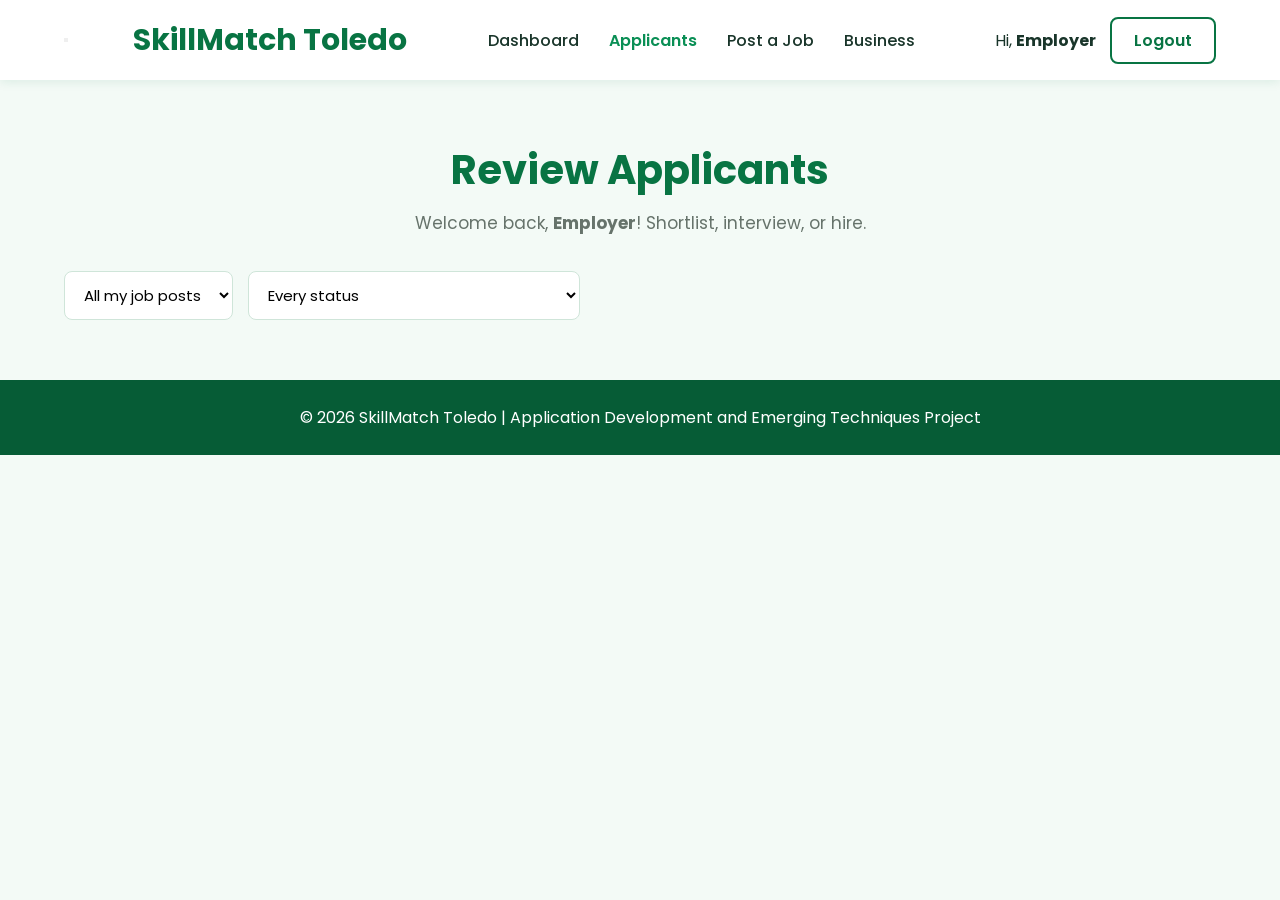
==== applicants.html @ bf3f078e "Updates" ====
<!DOCTYPE html>
<html lang="en">
    <head>
        <meta charset="UTF-8">
        <meta name="viewport" content="width=device-width, initial-scale=1.0">
        <title>Applicants | SkillMatch Toledo</title>

        <link rel="stylesheet" href="css/style.css">
    </head>
    <body>

        <header>
            <nav>
                <button type="button" class="menu-toggle" id="menuToggle" aria-label="Toggle navigation" aria-expanded="false">
                    <span></span><span></span><span></span>
                </button>

                <div class="logo">
                    <h2>SkillMatch Toledo</h2>
                </div>

                <ul id="navLinks">
                    
                    <li><a href="dashboard.html">Dashboard</a></li>
                    <li><a href="applicants.html" class="active">Applicants</a></li>
                    <li><a href="employer-post.html">Post a Job</a></li>
                    <li><a href="profile.html">Business</a></li>
                </ul>

                <div class="buttons">
                    <span class="nav-user">Hi, <strong id="navName">Employer</strong></span>
                    <a href="#" id="logoutBtn" class="login">Logout</a>
                </div>
            </nav>
        </header>

        <section class="dashboard">

            <div class="dashboard-head">
                <h1>Review Applicants</h1>
                <p>Welcome back, <strong id="userName">Employer</strong>! Shortlist, interview, or hire.</p>
            </div>

            <div class="dashboard-filters">
                <select id="jobFilter">
                    <option value="all">All my job posts</option>
                </select>
                <select id="statusFilter">
                    <option value="all">Every status</option>
                    <option value="open">Still open (not rejected or withdrawn)</option>
                    <option value="Applied">Applied</option>
                    <option value="Shortlisted">Shortlisted</option>
                    <option value="Interview">Interview</option>
                    <option value="Hired">Hired</option>
                    <option value="Rejected">Rejected</option>
                </select>
            </div>

            <div id="applicantList" class="applicant-list"></div>

        </section>

        <footer>
            <p>&copy; <span data-year>2026</span> SkillMatch Toledo | Application Development and Emerging Techniques Project</p>
        </footer>

        <script src="js/utils.js"></script>
        <script src="js/store.js"></script>
        <script src="js/applicants.js"></script>

    </body>
</html>
---- css/style.css ----
/* Google Font */
@import url('https://fonts.googleapis.com/css2?family=Poppins:wght@300;400;500;600;700&display=swap'); 
 
/* Reset */ 
*{ 
    margin:0; 
    padding:0; 
    box-sizing:border-box; 
    font-family:'Poppins',sans-serif; 
} 
 
html{ 
    scroll-behavior:smooth; 
} 
 
body{ 
    background:#F3FAF6; 
    color:#19352A; 
} 
 
/* ================= NAVBAR ================= */ 
 
header{ 
    width:100%; 
    background:#FFFFFF; 
    box-shadow:0 2px 10px rgba(8,116,67,.10); 
    position:sticky; 
    top:0; 
    z-index:1000; 
} 
 
nav{ 
    width:90%; 
    margin:auto; 
    height:80px; 
    display:flex; 
    justify-content:space-between; 
    align-items:center; 
} 
 
.logo h2{ 
    color:#087443; 
    font-size:30px; 
} 
 
nav ul{ 
    display:flex; 
    list-style:none; 
} 
 
nav ul li{ 
    margin:0 15px; 
} 
 
nav ul li a{ 
    text-decoration:none; 
    color:#19352A; 
    font-weight:500; 
    transition:.3s; 
} 
 
nav ul li a:hover{ 
    color:#0A8F55; 
} 
 
.buttons a{ 
    text-decoration:none; 
    margin-left:10px; 
    padding:10px 22px; 
    border-radius:8px; 
    font-weight:600; 
} 
 
.login{ 
    color:#087443; 
    border:2px solid #087443; 
} 
 
.login:hover{ 
    background:#087443; 
    color:white; 
} 
 
.register{ 
    background:#087443; 
    color:white; 
} 
 
.register:hover{ 
    background:#065C36; 
} 
 
/* ================= HERO ================= */ 
 
.hero{ 
    width:90%; 
    margin:70px auto; 
    display:flex; 
    justify-content:space-between; 
    align-items:center; 
    gap:50px; 
} 
 
.hero-text{ 
    flex:1; 
} 
 
.hero-text h1{ 
    font-size:55px; 
    color:#087443; 
    margin-bottom:20px; 
} 
 
.hero-text p{ 
    font-size:18px; 
    line-height:1.8; 
    margin-bottom:30px; 
} 
 
.btn{ 
    display:inline-block; 
    text-decoration:none; 
    background:#0A8F55; 
    color:white; 
    padding:15px 35px; 
    border-radius:10px; 
    transition:.3s; 
} 
 
.btn:hover{ 
    background:#087443; 
} 
 
.hero-image{ 
    flex:1; 
} 
 
.hero-image img{ 
    width:100%; 
    border-radius:20px; 
    box-shadow:0 15px 40px rgba(8,116,67,.16); 
} 
 
/* ================= SECTIONS ================= */ 
 
.about, 
.features, 
.how, 
.contact{ 
    width:90%; 
    margin:80px auto; 
} 
 
.about h2, 
.features h2, 
.how h2, 
.contact h2{ 
    text-align:center; 
    color:#087443; 
    margin-bottom:25px; 
    font-size:35px; 
} 
 
.about p{ 
    max-width:900px; 
    margin:auto; 
    text-align:center; 
    line-height:1.8; 
    font-size:18px; 
} 
 
/* ================= FEATURES ================= */ 
 
.cards{ 
    display:grid; 
    grid-template-columns:repeat(auto-fit,minmax(250px,1fr)); 
    gap:25px; 
    margin-top:40px; 
} 
 
.card{ 
    background:#FFFFFF; 
    padding:30px; 
    border-radius:15px; 
    text-align:center; 
    box-shadow:0 5px 20px rgba(8,116,67,.09); 
    transition:.3s; 
} 
 
.card:hover{ 
    transform:translateY(-8px); 
    box-shadow:0 10px 25px rgba(8,116,67,.14); 
} 
 
.card h3{ 
    color:#0A8F55; 
    margin-bottom:15px; 
} 
 
/* ================= HOW ================= */ 
 
.steps{ 
    display:grid; 
    grid-template-columns:repeat(auto-fit,minmax(180px,1fr)); 
    gap:20px; 
    margin-top:40px; 
} 
 
.step{ 
    background:#FFFFFF; 
    text-align:center; 
    padding:30px; 
    border-radius:15px; 
    box-shadow:0 5px 15px rgba(8,116,67,.08); 
} 
 
.step h3{ 
    width:60px; 
    height:60px; 
    margin:auto; 
    margin-bottom:15px; 
    border-radius:50%; 
    background:#0A8F55; 
    color:white; 
    display:flex; 
    justify-content:center; 
    align-items:center; 
    font-size:25px; 
} 
 
/* ================= CONTACT ================= */ 
 
.contact{ 
    text-align:center; 
} 
 
.contact p{ 
    margin:10px 0; 
    font-size:18px; 
} 
 
/* ================= FOOTER ================= */ 
 
footer{ 
    background:#065C36; 
    color:white; 
    text-align:center; 
    padding:25px; 
    margin-top:60px; 
} 
 
/* ================= MOBILE ================= */ 
 
@media(max-width:900px){ 
 
nav{ 
    flex-direction:column; 
    height:auto; 
    padding:20px 0; 
} 
 
nav ul{ 
    margin:20px 0; 
} 
 
.hero{ 
    flex-direction:column; 
    text-align:center; 
} 
 
.hero-text h1{ 
    font-size:40px; 
} 
 
.buttons{ 
    margin-bottom:15px; 
} 
 
} 
 
/* ================= SHARED AUTHENTICATION STYLES ================= */ 
 
.login-container, 
.register-container{ 
    width:100%; 
    min-height:100vh; 
    display:flex; 
    justify-content:center; 
    align-items:center; 
    background:linear-gradient(135deg,#065C36,#0A8F55,#19A463); 
    padding:20px; 
} 
 
.login-box, 
.register-box{ 
    width:100%; 
    max-width:420px; 
    background:#FFFFFF; 
    padding:35px 40px; 
    border-radius:15px; 
    box-shadow:0 15px 35px rgba(8,116,67,.22); 
} 
 
.login-box h1, 
.register-box h1{ 
    text-align:center; 
    color:#087443; 
    margin-bottom:8px; 
} 
 
.login-box p, 
.register-box p{ 
    text-align:center; 
    color:#66736B; 
    margin-bottom:20px; 
} 
 
.input-box{ 
    margin-bottom:15px; 
} 
 
.input-box label{ 
    display:block; 
    margin-bottom:6px; 
    font-weight:500; 
} 
 
.input-box input{
    width:100%;
    padding:10px 12px;
    border:1px solid #CFE5D9;
    border-radius:8px;
    font-size:15px;
}

.role-options{
    display:flex;
    gap:12px;
}

.role-option{
    flex:1;
    display:flex;
    align-items:center;
    justify-content:center;
    gap:8px;
    padding:12px;
    border:1px solid #CFE5D9;
    border-radius:8px;
    cursor:pointer;
    font-weight:500;
    font-size:14px;
    transition:.3s;
    margin-bottom:0;
}

.role-option input{
    width:auto;
    accent-color:#0A8F55;
}

.role-option:has(input:checked){
    border-color:#0A8F55;
    background:#E8F6EF;
    color:#087443;
}
 
.input-box input:focus{ 
    border-color:#0A8F55; 
    outline:none; 
} 
 
.remember{ 
    display:flex; 
    justify-content:space-between; 
    align-items:center; 
    margin:15px 0 20px; 
    font-size:14px; 
} 
 
.remember label{ 
    display:flex; 
    align-items:center; 
    gap:8px; 
    cursor:pointer; 
} 
 
.remember a{ 
    color:#0A8F55; 
    text-decoration:none; 
} 
 
.login-btn, 
.register-btn{ 
    width:100%; 
    padding:14px; 
    background:#0A8F55; 
    color:white; 
    border:none; 
    border-radius:8px; 
    font-size:16px; 
    cursor:pointer; 
    transition:.3s; 
} 
 
.login-btn:hover, 
.register-btn:hover{ 
    background:#087443; 
} 
 
.register-link, 
.login-link{ 
    margin-top:20px; 
    text-align:center; 
} 
 
.register-link a, 
.login-link a, 
.back-home{ 
    color:#0A8F55; 
    text-decoration:none; 
    font-weight:600; 
} 
 
.back-home{ 
    display:block; 
    text-align:center; 
    margin-top:20px; 
} 
 
/* ================= DASHBOARD ================= */ 
 
nav ul li a.active{ 
    color:#0A8F55; 
    font-weight:600; 
} 
 
.dashboard{ 
    width:90%; 
    margin:60px auto; 
} 
 
.dashboard-head{ 
    text-align:center; 
    margin-bottom:35px; 
} 
 
.dashboard-head h1{ 
    color:#087443; 
    font-size:40px; 
    margin-bottom:10px; 
} 
 
.dashboard-head p{ 
    font-size:17px; 
    color:#66736B; 
} 
 
.dashboard-filters{
    display:flex;
    gap:15px;
    margin-bottom:20px;
}

/* ================= STATS CARDS ================= */

.stats-grid{
    display:grid;
    grid-template-columns:repeat(auto-fit,minmax(220px,1fr));
    gap:20px;
    margin-bottom:40px;
}

.stat-card{
    background:#FFFFFF;
    padding:25px;
    border-radius:15px;
    text-align:center;
    box-shadow:0 5px 20px rgba(8,116,67,.09);
}

.stat-card h3{
    color:#087443;
    font-size:38px;
}

.stat-card p{
    color:#66736B;
    margin-top:5px;
}

.stat-applicants{
    margin-top:auto;
    padding-top:12px;
    color:#66736B;
    font-size:14px;
    font-weight:600;
}
 
.dashboard-filters input{ 
    flex:1; 
    padding:12px 15px; 
    border:1px solid #CFE5D9; 
    border-radius:8px; 
    font-size:15px; 
} 
 
.dashboard-filters input:focus{ 
    border-color:#0A8F55; 
    outline:none; 
} 
 
.dashboard-filters select{ 
    padding:12px 15px; 
    border:1px solid #CFE5D9; 
    border-radius:8px; 
    font-size:15px; 
    background:#FFFFFF; 
    cursor:pointer; 
} 
 
.post-box select{ 
    width:100%; 
    padding:10px 12px; 
    border:1px solid #CFE5D9; 
    border-radius:8px; 
    font-size:15px; 
    background:#FFFFFF; 
} 
 
.job-count p{ 
    color:#66736B; 
    margin-bottom:20px; 
} 
 
/* ================= JOB CARDS ================= */ 
 
.job-grid{ 
    display:grid; 
    grid-template-columns:repeat(auto-fit,minmax(280px,1fr)); 
    gap:25px; 
} 
 
.job-card{ 
    background:#FFFFFF; 
    padding:25px; 
    border-radius:15px; 
    box-shadow:0 5px 20px rgba(8,116,67,.09); 
    transition:.3s; 
    display:flex; 
    flex-direction:column; 
} 
 
.job-card:hover{ 
    transform:translateY(-6px); 
    box-shadow:0 10px 25px rgba(8,116,67,.14); 
} 
 
.job-card-top{ 
    display:flex; 
    justify-content:space-between; 
    align-items:flex-start; 
    gap:10px; 
} 
 
.job-card-top h3{ 
    color:#087443; 
    font-size:20px; 
} 
 
.job-posted{ 
    font-size:12px; 
    color:#8A9991; 
    white-space:nowrap; 
} 
 
.job-company{ 
    color:#66736B; 
    margin:8px 0 4px; 
    font-size:14px; 
} 
 
.job-salary{ 
    font-weight:600; 
    color:#087443; 
    margin-bottom:12px; 
} 
 
.job-skills{ 
    display:flex; 
    flex-wrap:wrap; 
    gap:8px; 
    margin-bottom:18px; 
} 
 
.skill-tag{ 
    background:#E8F6EF; 
    color:#087443; 
    font-size:12px; 
    font-weight:500; 
    padding:5px 10px; 
    border-radius:20px; 
} 
 
.apply-btn, 
.delete-btn{ 
    margin-top:auto; 
    padding:11px; 
    border:none; 
    border-radius:8px; 
    font-size:15px; 
    font-weight:600; 
    cursor:pointer; 
    transition:.3s; 
} 
 
.apply-btn{ 
    background:#0A8F55; 
    color:white; 
} 
 
.apply-btn:hover{ 
    background:#087443; 
} 
 
.apply-btn:disabled{ 
    background:#BFD8CA; 
    cursor:not-allowed; 
} 
 
.delete-btn{ 
    background:#EEF6F1; 
    color:#5E7166; 
} 
 
.delete-btn:hover{ 
    background:#4D6257; 
    color:white; 
} 
 
.empty{ 
    color:#7D8D84; 
    text-align:center; 
    padding:40px 0; 
} 
 
/* ================= POST A JOB ================= */ 
 
.post-layout{ 
    display:grid; 
    grid-template-columns:1fr 1fr; 
    gap:30px; 
    align-items:start; 
} 
 
.post-box{ 
    background:#FFFFFF; 
    padding:30px; 
    border-radius:15px; 
    box-shadow:0 5px 20px rgba(8,116,67,.09); 
} 
 
.post-box h2{ 
    color:#087443; 
    margin-bottom:20px; 
} 
 
.post-box .job-grid{ 
    grid-template-columns:1fr; 
    gap:15px; 
    margin-top:10px; 
} 
 
@media(max-width:900px){ 
    .dashboard-filters{ 
        flex-direction:column; 
    } 
 
    .post-layout{ 
        grid-template-columns:1fr; 
    } 
}
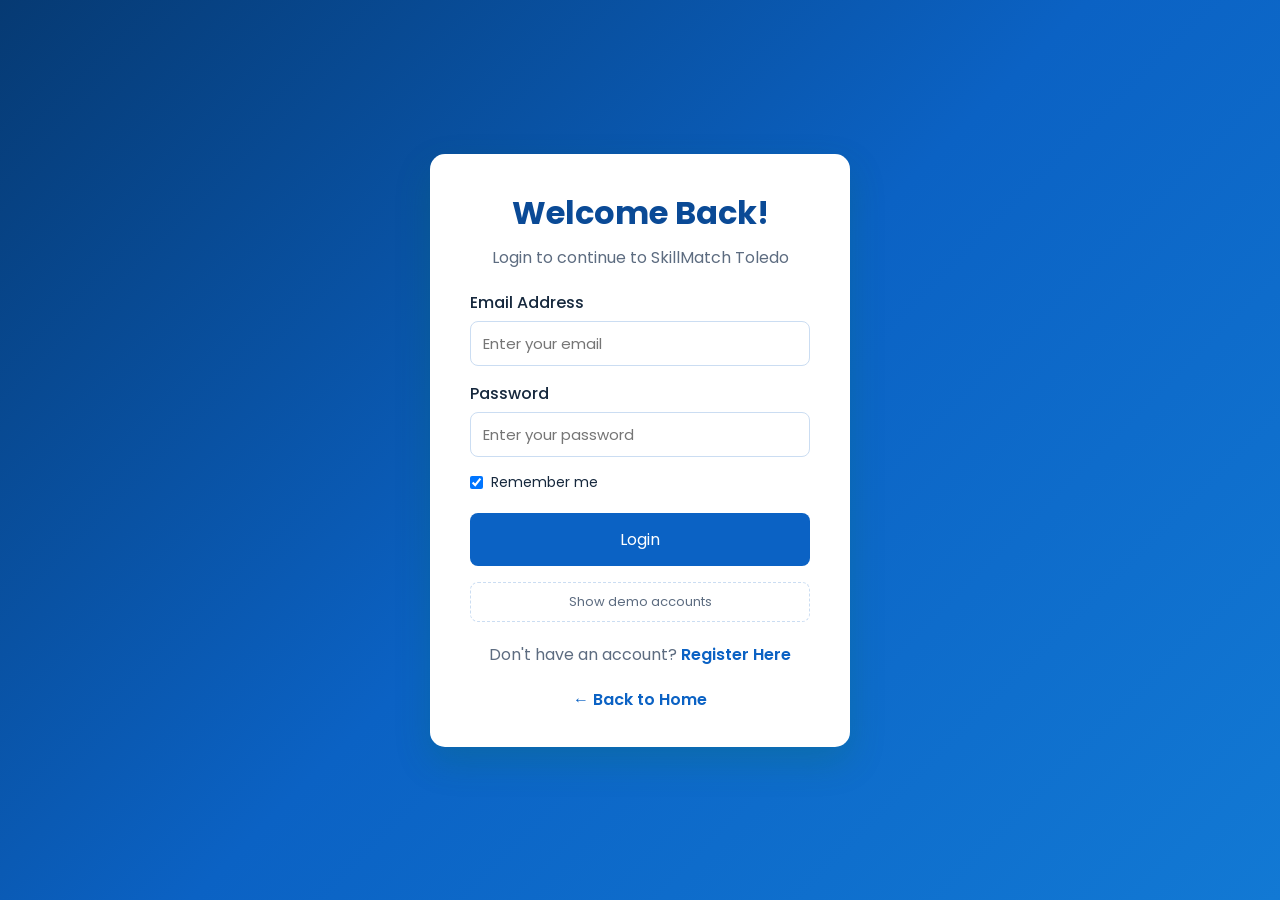
==== commit ed0732e7: "fixed footer to all rights reserved" ====
--- a/applicants.html
+++ b/applicants.html
@@ -61,7 +61,7 @@
         </section>
 
         <footer>
-            <p>&copy; <span data-year>2026</span> SkillMatch Toledo | Application Development and Emerging Techniques Project</p>
+            <p>&copy; <span data-year>2026</span> SkillMatch Toledo | All Rights Reserved</p>
         </footer>
 
         <script src="js/utils.js"></script>
--- a/css/style.css
+++ b/css/style.css
@@ -14,8 +14,19 @@
 } 
  
 body{ 
-    background:#F3FAF6; 
-    color:#19352A; 
+    background:#F3F8FD; 
+    color:#16283D; 
+    min-height:100vh; 
+    display:flex; 
+    flex-direction:column; 
+} 
+
+/* Keep the header, content sections and footer from being squeezed when the
+   body is a flex column, so short pages still pin the footer to the bottom. */
+header, 
+footer, 
+section{ 
+    flex-shrink:0; 
 } 
  
 /* ================= NAVBAR ================= */ 
@@ -39,7 +50,7 @@
 } 
  
 .logo h2{ 
-    color:#087443; 
+    color:#0A4A96; 
     font-size:30px; 
 } 
  
@@ -54,13 +65,13 @@
  
 nav ul li a{ 
     text-decoration:none; 
-    color:#19352A; 
+    color:#16283D; 
     font-weight:500; 
     transition:.3s; 
 } 
  
 nav ul li a:hover{ 
-    color:#0A8F55; 
+    color:#0B62C4; 
 } 
  
 .buttons a{ 
@@ -72,22 +83,22 @@
 } 
  
 .login{ 
-    color:#087443; 
-    border:2px solid #087443; 
+    color:#0A4A96; 
+    border:2px solid #0A4A96; 
 } 
  
 .login:hover{ 
-    background:#087443; 
+    background:#0A4A96; 
     color:white; 
 } 
  
 .register{ 
-    background:#087443; 
+    background:#0A4A96; 
     color:white; 
 } 
  
 .register:hover{ 
-    background:#065C36; 
+    background:#063A73; 
 } 
  
 /* ================= HERO ================= */ 
@@ -107,7 +118,7 @@
  
 .hero-text h1{ 
     font-size:55px; 
-    color:#087443; 
+    color:#0A4A96; 
     margin-bottom:20px; 
 } 
  
@@ -120,7 +131,7 @@
 .btn{ 
     display:inline-block; 
     text-decoration:none; 
-    background:#0A8F55; 
+    background:#0B62C4; 
     color:white; 
     padding:15px 35px; 
     border-radius:10px; 
@@ -128,7 +139,7 @@
 } 
  
 .btn:hover{ 
-    background:#087443; 
+    background:#0A4A96; 
 } 
  
 .hero-image{ 
@@ -156,7 +167,7 @@
 .how h2, 
 .contact h2{ 
     text-align:center; 
-    color:#087443; 
+    color:#0A4A96; 
     margin-bottom:25px; 
     font-size:35px; 
 } 
@@ -193,7 +204,7 @@
 } 
  
 .card h3{ 
-    color:#0A8F55; 
+    color:#0B62C4; 
     margin-bottom:15px; 
 } 
  
@@ -220,7 +231,7 @@
     margin:auto; 
     margin-bottom:15px; 
     border-radius:50%; 
-    background:#0A8F55; 
+    background:#0B62C4; 
     color:white; 
     display:flex; 
     justify-content:center; 
@@ -242,7 +253,7 @@
 /* ================= FOOTER ================= */ 
  
 footer{ 
-    background:#065C36; 
+    background:#063A73; 
     color:white; 
     text-align:center; 
     padding:25px; 
@@ -287,7 +298,7 @@
     display:flex; 
     justify-content:center; 
     align-items:center; 
-    background:linear-gradient(135deg,#065C36,#0A8F55,#19A463); 
+    background:linear-gradient(135deg,#063A73,#0B62C4,#1279D4); 
     padding:20px; 
 } 
  
@@ -304,14 +315,14 @@
 .login-box h1, 
 .register-box h1{ 
     text-align:center; 
-    color:#087443; 
+    color:#0A4A96; 
     margin-bottom:8px; 
 } 
  
 .login-box p, 
 .register-box p{ 
     text-align:center; 
-    color:#66736B; 
+    color:#5D6C80; 
     margin-bottom:20px; 
 } 
  
@@ -328,45 +339,29 @@
 .input-box input{
     width:100%;
     padding:10px 12px;
-    border:1px solid #CFE5D9;
+    border:1px solid #CBDDF2;
     border-radius:8px;
     font-size:15px;
 }
 
-.role-options{
+.register-actions{
     display:flex;
     gap:12px;
+    flex-wrap:wrap;
 }
 
-.role-option{
-    flex:1;
-    display:flex;
-    align-items:center;
-    justify-content:center;
-    gap:8px;
-    padding:12px;
-    border:1px solid #CFE5D9;
-    border-radius:8px;
-    cursor:pointer;
-    font-weight:500;
-    font-size:14px;
-    transition:.3s;
-    margin-bottom:0;
+/* .register-btn is width:100% on its own; let the two share the row */
+.register-actions .register-btn{
+    flex:1 1 220px;
+    width:auto;
 }
 
-.role-option input{
-    width:auto;
-    accent-color:#0A8F55;
+.role-picker-hint{
+    margin-bottom:10px;
 }
 
-.role-option:has(input:checked){
-    border-color:#0A8F55;
-    background:#E8F6EF;
-    color:#087443;
-}
- 
 .input-box input:focus{ 
-    border-color:#0A8F55; 
+    border-color:#0B62C4; 
     outline:none; 
 } 
  
@@ -386,7 +381,7 @@
 } 
  
 .remember a{ 
-    color:#0A8F55; 
+    color:#0B62C4; 
     text-decoration:none; 
 } 
  
@@ -394,7 +389,7 @@
 .register-btn{ 
     width:100%; 
     padding:14px; 
-    background:#0A8F55; 
+    background:#0B62C4; 
     color:white; 
     border:none; 
     border-radius:8px; 
@@ -405,7 +400,7 @@
  
 .login-btn:hover, 
 .register-btn:hover{ 
-    background:#087443; 
+    background:#0A4A96; 
 } 
  
 .register-link, 
@@ -417,7 +412,7 @@
 .register-link a, 
 .login-link a, 
 .back-home{ 
-    color:#0A8F55; 
+    color:#0B62C4; 
     text-decoration:none; 
     font-weight:600; 
 } 
@@ -431,13 +426,14 @@
 /* ================= DASHBOARD ================= */ 
  
 nav ul li a.active{ 
-    color:#0A8F55; 
+    color:#0B62C4; 
     font-weight:600; 
 } 
  
 .dashboard{ 
     width:90%; 
     margin:60px auto; 
+    flex:1 0 auto; 
 } 
  
 .dashboard-head{ 
@@ -446,14 +442,14 @@
 } 
  
 .dashboard-head h1{ 
-    color:#087443; 
+    color:#0A4A96; 
     font-size:40px; 
     margin-bottom:10px; 
 } 
  
 .dashboard-head p{ 
     font-size:17px; 
-    color:#66736B; 
+    color:#5D6C80; 
 } 
  
 .dashboard-filters{
@@ -480,19 +476,19 @@
 }
 
 .stat-card h3{
-    color:#087443;
+    color:#0A4A96;
     font-size:38px;
 }
 
 .stat-card p{
-    color:#66736B;
+    color:#5D6C80;
     margin-top:5px;
 }
 
 .stat-applicants{
     margin-top:auto;
     padding-top:12px;
-    color:#66736B;
+    color:#5D6C80;
     font-size:14px;
     font-weight:600;
 }
@@ -500,19 +496,19 @@
 .dashboard-filters input{ 
     flex:1; 
     padding:12px 15px; 
-    border:1px solid #CFE5D9; 
+    border:1px solid #CBDDF2; 
     border-radius:8px; 
     font-size:15px; 
 } 
  
 .dashboard-filters input:focus{ 
-    border-color:#0A8F55; 
+    border-color:#0B62C4; 
     outline:none; 
 } 
  
 .dashboard-filters select{ 
     padding:12px 15px; 
-    border:1px solid #CFE5D9; 
+    border:1px solid #CBDDF2; 
     border-radius:8px; 
     font-size:15px; 
     background:#FFFFFF; 
@@ -522,14 +518,14 @@
 .post-box select{ 
     width:100%; 
     padding:10px 12px; 
-    border:1px solid #CFE5D9; 
+    border:1px solid #CBDDF2; 
     border-radius:8px; 
     font-size:15px; 
     background:#FFFFFF; 
 } 
  
 .job-count p{ 
-    color:#66736B; 
+    color:#5D6C80; 
     margin-bottom:20px; 
 } 
  
@@ -564,25 +560,25 @@
 } 
  
 .job-card-top h3{ 
-    color:#087443; 
+    color:#0A4A96; 
     font-size:20px; 
 } 
  
 .job-posted{ 
     font-size:12px; 
-    color:#8A9991; 
+    color:#8593A6; 
     white-space:nowrap; 
 } 
  
 .job-company{ 
-    color:#66736B; 
+    color:#5D6C80; 
     margin:8px 0 4px; 
     font-size:14px; 
 } 
  
 .job-salary{ 
     font-weight:600; 
-    color:#087443; 
+    color:#0A4A96; 
     margin-bottom:12px; 
 } 
  
@@ -594,8 +590,8 @@
 } 
  
 .skill-tag{ 
-    background:#E8F6EF; 
-    color:#087443; 
+    background:#E7F0FB; 
+    color:#0A4A96; 
     font-size:12px; 
     font-weight:500; 
     padding:5px 10px; 
@@ -615,31 +611,31 @@
 } 
  
 .apply-btn{ 
-    background:#0A8F55; 
+    background:#0B62C4; 
     color:white; 
 } 
  
 .apply-btn:hover{ 
-    background:#087443; 
+    background:#0A4A96; 
 } 
  
 .apply-btn:disabled{ 
-    background:#BFD8CA; 
+    background:#B9D3F0; 
     cursor:not-allowed; 
 } 
  
 .delete-btn{ 
-    background:#EEF6F1; 
-    color:#5E7166; 
+    background:#EBF2FC; 
+    color:#55657A; 
 } 
  
 .delete-btn:hover{ 
-    background:#4D6257; 
+    background:#3C4F66; 
     color:white; 
 } 
  
 .empty{ 
-    color:#7D8D84; 
+    color:#7B8AA0; 
     text-align:center; 
     padding:40px 0; 
 } 
@@ -661,7 +657,7 @@
 } 
  
 .post-box h2{ 
-    color:#087443; 
+    color:#0A4A96; 
     margin-bottom:20px; 
 } 
  
@@ -672,11 +668,1296 @@
 } 
  
 @media(max-width:900px){ 
+
     .dashboard-filters{ 
         flex-direction:column; 
     } 
- 
+  
     .post-layout{ 
         grid-template-columns:1fr; 
     } 
+
+    .profile-layout{ 
+        grid-template-columns:1fr; 
+    } 
+
+    .two-col{ 
+        grid-template-columns:1fr; 
+    } 
+
+    .demo-card-head{ 
+        align-items:flex-start; 
+    } 
+} 
+
+/* ================= MOBILE NAV ================= */
+
+.menu-toggle{
+    display:none;
+    flex-direction:column;
+    gap:5px;
+    background:transparent;
+    border:none;
+    cursor:pointer;
+    padding:8px;
+    margin-right:12px;
+}
+
+.menu-toggle span{
+    display:block;
+    width:24px;
+    height:2px;
+    background:#0A4A96;
+    border-radius:2px;
+    transition:.3s;
+}
+
+.nav-user{
+    color:#5D6C80;
+    font-size:14px;
+    margin-right:14px;
+}
+
+.nav-user strong{
+    color:#0A4A96;
+}
+
+@media(max-width:820px){
+
+    nav{
+        flex-wrap:wrap;
+        height:auto;
+        padding:16px 0;
+        position:relative;
+    }
+
+    .menu-toggle{
+        display:flex;
+    }
+
+    .logo{
+        margin-right:auto;
+    }
+
+    .buttons{
+        order:2;
+        margin-left:auto;
+    }
+
+    nav ul{
+        order:3;
+        flex-direction:column;
+        width:100%;
+        margin:0;
+        padding:10px 0;
+        display:none;
+        gap:6px;
+    }
+
+    nav ul.show{
+        display:flex;
+    }
+
+    nav ul li{
+        margin:0;
+    }
+
+    nav ul li a{
+        display:block;
+        padding:10px 0;
+    }
+
+    .nav-user{
+        display:none;
+    }
+
+    .hero-text h1{
+        font-size:38px;
+    }
+
+    .steps{
+        grid-template-columns:repeat(auto-fit,minmax(140px,1fr));
+    }
+
+    .applicant-actions{
+        flex-direction:column;
+    }
+
+    .applicant-actions > *{
+        width:100%;
+    }
+
+} 
+
+/* ================= FORM EXTRAS ================= */
+
+.input-box textarea{ 
+    width:100%; 
+    padding:10px 12px;
+    border:1px solid #CBDDF2; 
+    border-radius:8px; 
+    font-size:15px;
+    font-family:inherit;
+    resize:vertical;
+}
+
+.input-box textarea:focus{ 
+    border-color:#0B62C4; 
+    outline:none; 
+} 
+
+.input-box select{ 
+    width:100%; 
+    padding:10px 12px;
+    border:1px solid #CBDDF2; 
+    border-radius:8px; 
+    font-size:15px;
+    background:#FFFFFF;
+    font-family:inherit;
+    cursor:pointer;
+}
+
+.input-box select:focus{ 
+    border-color:#0B62C4; 
+    outline:none; 
+} 
+
+.two-col{ 
+    display:grid; 
+    grid-template-columns:1fr 1fr; 
+    gap:0 16px; 
+} 
+
+.hint{ 
+    font-size:13px; 
+    color:#5D6C80; 
+    margin-top:6px; 
+    line-height:1.5; 
+} 
+
+.hint-block{ 
+    background:#E7F0FB; 
+    border-left:3px solid #0B62C4; 
+    padding:12px 14px; 
+    border-radius:6px; 
+    margin-bottom:15px; 
+} 
+
+.legend-note{ 
+    font-weight:400; 
+    font-size:12px; 
+    color:#8593A6; 
+} 
+
+.register-box-wide{ 
+    max-width:560px; 
+} 
+
+.role-fields{ 
+    border-top:1px solid #E7F0FB; 
+    padding-top:15px; 
+    margin-top:5px; 
+} 
+
+.inline-link{ 
+    color:#0B62C4; 
+    font-weight:600; 
+} 
+
+.welcome-banner{ 
+    background:#E7F0FB; 
+    border-left:3px solid #0B62C4; 
+    color:#0A4A96; 
+    padding:12px 14px; 
+    border-radius:6px; 
+    font-size:14px; 
+    margin-bottom:18px; 
+} 
+
+.warn-text{ 
+    background:#FFF7E6; 
+    border-left:3px solid #D98324; 
+    padding:12px 14px; 
+    border-radius:6px; 
+    font-size:14px; 
+    color:#7A4A12; 
+    line-height:1.6; 
+    margin-bottom:15px; 
+} 
+
+.warn-text a{ 
+    color:#7A4A12; 
+    font-weight:600; 
+} 
+
+/* ================= DEMO PANEL ================= */
+
+.demo-toggle{ 
+    display:block; 
+    width:100%; 
+    margin-top:16px; 
+    padding:9px; 
+    background:transparent; 
+    border:1px dashed #CBDDF2; 
+    border-radius:8px; 
+    color:#5D6C80; 
+    font-family:inherit; 
+    font-size:13px; 
+    cursor:pointer; 
+    transition:.3s; 
+} 
+
+.demo-toggle:hover{ 
+    border-color:#0B62C4; 
+    color:#0A4A96; 
+} 
+
+.demo-panel{ 
+    margin-top:14px; 
+    border-top:1px solid #E7F0FB; 
+    padding-top:14px; 
+    text-align:left; 
+} 
+
+.demo-panel p{ 
+    text-align:left; 
+} 
+
+.demo-panel .hint{ 
+    margin:0 0 12px; 
+} 
+
+.demo-list{ 
+    list-style:none; 
+    margin:10px 0 14px; 
+    padding:0; 
+    display:flex; 
+    flex-direction:column; 
+    gap:10px; 
+} 
+
+.demo-card{ 
+    background:#F7FAFE; 
+    border:1px solid #E7F0FB; 
+    border-radius:8px; 
+    padding:10px 12px; 
+} 
+
+.demo-card-head{ 
+    display:flex; 
+    align-items:center; 
+    justify-content:space-between; 
+    gap:8px; 
+    flex-wrap:wrap; 
+    margin-bottom:7px; 
+} 
+
+.demo-card code{ 
+    background:#E7F0FB; 
+    color:#0A4A96; 
+    padding:2px 6px; 
+    border-radius:4px; 
+    font-size:12px; 
+} 
+
+.demo-email{ 
+    margin:0 0 6px; 
+} 
+
+.demo-desc{ 
+    font-size:12px; 
+    color:#5D6C80; 
+    line-height:1.5; 
+    margin:0; 
+} 
+
+/* ================= BUTTONS ================= */
+
+.btn-primary,
+.btn-success,
+.btn-danger,
+.btn-ghost{ 
+    padding:11px 18px; 
+    border:none; 
+    border-radius:8px; 
+    font-family:inherit; 
+    font-size:14px; 
+    font-weight:600; 
+    cursor:pointer; 
+    transition:.25s; 
+    text-decoration:none; 
+    text-align:center; 
+} 
+
+.btn-primary{ 
+    background:#0B62C4; 
+    color:white; 
+} 
+
+.btn-primary:hover{ 
+    background:#0A4A96; 
+} 
+
+.btn-success{ 
+    background:#1B7F4E; 
+    color:white; 
+} 
+
+.btn-success:hover{ 
+    background:#15603C; 
+} 
+
+.btn-danger{ 
+    background:#B3402F; 
+    color:white; 
+} 
+
+.btn-danger:hover{ 
+    background:#8F3225; 
+} 
+
+.btn-ghost{ 
+    background:#E7F0FB; 
+    color:#0A4A96; 
+} 
+
+.btn-ghost:hover{ 
+    background:#D6E4F6; 
+} 
+
+.btn-sm{ 
+    padding:7px 12px; 
+    font-size:13px; 
+} 
+
+.btn-outline{ 
+    background:transparent; 
+    color:#0A4A96; 
+    border:2px solid #0A4A96; 
+} 
+
+.btn-outline:hover{ 
+    background:#0A4A96; 
+    color:white; 
+} 
+
+.hero-actions{ 
+    display:flex; 
+    gap:12px; 
+    flex-wrap:wrap; 
+} 
+
+/* ================= BADGES ================= */
+
+.status-badge{ 
+    display:inline-block; 
+    padding:4px 11px; 
+    border-radius:20px; 
+    font-size:11px; 
+    font-weight:700; 
+    text-transform:uppercase; 
+    letter-spacing:.4px; 
+    white-space:nowrap; 
+} 
+
+.st-info{ 
+    background:#E3F0FC; 
+    color:#1A5B96; 
+} 
+
+/* Shortlisted reads as teal so it stays distinct from Applied (blue) */
+.st-primary{ 
+    background:#DDF2F4; 
+    color:#0B6E78; 
+} 
+
+.st-warn{ 
+    background:#FFF3DC; 
+    color:#8A5A08; 
+} 
+
+.st-success{ 
+    background:#DCF5E7; 
+    color:#14653F; 
+} 
+
+.st-danger{ 
+    background:#FCE8E4; 
+    color:#9C3323; 
+} 
+
+.st-muted{ 
+    background:#EBEFF5; 
+    color:#55657A; 
+} 
+
+.match-badge{ 
+    display:inline-block; 
+    padding:4px 11px; 
+    border-radius:20px; 
+    font-size:11px; 
+    font-weight:700; 
+    white-space:nowrap; 
+} 
+
+.mb-success{ 
+    background:#DCF5E7; 
+    color:#14653F; 
+} 
+
+.mb-primary{ 
+    background:#E7F0FB; 
+    color:#0A4A96; 
+} 
+
+.mb-warn{ 
+    background:#FFF3DC; 
+    color:#8A5A08; 
+} 
+
+.mb-muted{ 
+    background:#EBEFF5; 
+    color:#55657A; 
+} 
+
+.chip{ 
+    display:inline-block; 
+    padding:4px 10px; 
+    background:#F3F8FD; 
+    border:1px solid #CBDDF2; 
+    color:#5D6C80; 
+    border-radius:20px; 
+    font-size:12px; 
+    font-weight:500; 
+} 
+
+/* ================= JOB CARD EXTRAS ================= */
+
+.job-meta{ 
+    display:flex; 
+    flex-wrap:wrap; 
+    gap:8px; 
+    margin-bottom:8px; 
+} 
+
+.job-meta span{ 
+    background:#F3F8FD; 
+    color:#5D6C80; 
+    font-size:11px; 
+    font-weight:600; 
+    padding:3px 9px; 
+    border-radius:20px; 
+} 
+
+.job-salary.is-hidden-salary{ 
+    color:#8593A6; 
+    font-style:italic; 
+    font-weight:500; 
+} 
+
+.job-posted{ 
+    font-size:12px; 
+    color:#8593A6; 
+    margin-bottom:12px; 
+} 
+
+.job-actions{ 
+    display:flex; 
+    flex-wrap:wrap; 
+    gap:8px; 
+    margin-top:auto; 
+} 
+
+.job-actions > *{ 
+    flex:1; 
+    min-width:100px; 
+} 
+
+.job-card-top{ 
+    align-items:flex-start; 
+} 
+
+/* ================= REQUIREMENTS ================= */
+
+.salary-box{ 
+    border:1px solid #CBDDF2; 
+    border-radius:10px; 
+    padding:14px 16px; 
+    margin-bottom:15px; 
+    background:#F7FAFE; 
+} 
+
+.salary-box legend{ 
+    font-weight:600; 
+    font-size:14px; 
+    padding:0 6px; 
+} 
+
+.req-builder{ 
+    display:flex; 
+    flex-direction:column; 
+    gap:8px; 
+    margin-bottom:10px; 
+} 
+
+.req-input-row{ 
+    display:flex; 
+    align-items:center; 
+    gap:8px; 
+} 
+
+.req-input{ 
+    flex:1; 
+    padding:9px 12px; 
+    border:1px solid #CBDDF2; 
+    border-radius:8px; 
+    font-size:14px; 
+    font-family:inherit; 
+} 
+
+.req-input:focus{ 
+    border-color:#0B62C4; 
+    outline:none; 
+} 
+
+.req-required{ 
+    display:flex; 
+    align-items:center; 
+    gap:5px; 
+    font-size:12px; 
+    color:#5D6C80; 
+    white-space:nowrap; 
+    cursor:pointer; 
+    margin-bottom:0; 
+} 
+
+.req-required input{ 
+    accent-color:#0B62C4; 
+    width:auto; 
+} 
+
+.req-remove{ 
+    background:#EBF2FC; 
+    color:#55657A; 
+    border:none; 
+    border-radius:6px; 
+    width:30px; 
+    height:30px; 
+    font-size:18px; 
+    line-height:1; 
+    cursor:pointer; 
+    flex-shrink:0; 
+} 
+
+.req-remove:hover{ 
+    background:#B3402F; 
+    color:white; 
+} 
+
+.req-block{ 
+    background:#F7FAFE; 
+    border:1px solid #E7F0FB; 
+    border-radius:10px; 
+    padding:14px 16px; 
+    margin:14px 0; 
+} 
+
+.req-block h4{ 
+    color:#0A4A96; 
+    font-size:14px; 
+    margin-bottom:10px; 
+    display:flex; 
+    justify-content:space-between; 
+    align-items:center; 
+    gap:10px; 
+} 
+
+.req-list{ 
+    list-style:none; 
+} 
+
+.req-row{ 
+    display:flex; 
+    align-items:flex-start; 
+    gap:9px; 
+    padding:5px 0; 
+    font-size:14px; 
+    line-height:1.5; 
+    color:#16283D; 
+} 
+
+.req-dot{ 
+    width:9px; 
+    height:9px; 
+    border-radius:50%; 
+    margin-top:6px; 
+    flex-shrink:0; 
+} 
+
+.req-dot.is-required{ 
+    background:#B3402F; 
+} 
+
+.req-dot.is-preferred{ 
+    background:#CBDDF2; 
+} 
+
+.req-dot.is-met{ 
+    background:#1B7F4E; 
+} 
+
+.req-dot.is-missing{ 
+    background:#D9C4BF; 
+} 
+
+.req-kind{ 
+    margin-left:auto; 
+    font-size:11px; 
+    font-weight:700; 
+    text-transform:uppercase; 
+    color:#8593A6; 
+    white-space:nowrap; 
+    padding-left:8px; 
+} 
+
+.req-progress{ 
+    font-size:12px; 
+    font-weight:700; 
+    color:#5D6C80; 
+    background:#FFFFFF; 
+    border:1px solid #CBDDF2; 
+    border-radius:20px; 
+    padding:2px 10px; 
+} 
+
+.check-row{ 
+    display:flex; 
+    align-items:center; 
+    gap:9px; 
+    padding:7px 0; 
+    font-size:14px; 
+    cursor:pointer; 
+    color:#16283D; 
+} 
+
+.check-row input[type="checkbox"]{ 
+    width:auto; 
+    accent-color:#0B62C4; 
+    flex-shrink:0; 
+} 
+
+.apply-reqs h4{ 
+    color:#0A4A96; 
+    font-size:15px; 
+    margin-bottom:4px; 
+} 
+
+/* ================= APPLICANTS ================= */
+
+.applicant-list{ 
+    display:flex; 
+    flex-direction:column; 
+    gap:18px; 
+} 
+
+.applicant-card{ 
+    background:#FFFFFF; 
+    border-radius:15px; 
+    padding:24px; 
+    box-shadow:0 5px 20px rgba(8,116,67,.09); 
+} 
+
+.applicant-head{ 
+    display:flex; 
+    justify-content:space-between; 
+    align-items:flex-start; 
+    gap:14px; 
+    flex-wrap:wrap; 
+    margin-bottom:8px; 
+} 
+
+.applicant-head h3{ 
+    color:#0A4A96; 
+    font-size:20px; 
+} 
+
+/* @handle shown beside the applicant's real name */ 
+.applicant-head .handle{ 
+    font-size:14px; 
+    font-weight:500; 
+    color:#5D6C80; 
+}
+
+.applicant-head .job-company{ 
+    margin:2px 0 0; 
+} 
+
+.applicant-badges{ 
+    display:flex; 
+    gap:8px; 
+    flex-wrap:wrap; 
+} 
+
+.detail-meta{ 
+    display:flex; 
+    flex-wrap:wrap; 
+    gap:8px 14px; 
+    font-size:13px; 
+    color:#5D6C80; 
+    margin-bottom:10px; 
+} 
+
+.preview-text{ 
+    font-size:14px; 
+    color:#16283D; 
+    line-height:1.6; 
+    margin-bottom:10px; 
+} 
+
+.preview-muted{ 
+    font-size:13px; 
+    color:#8593A6; 
+    line-height:1.6; 
+    margin-bottom:10px; 
+} 
+
+.msg-box{ 
+    background:#F3F8FD; 
+    border-left:3px solid #0B62C4; 
+    border-radius:6px; 
+    padding:12px 14px; 
+    margin:10px 0; 
+} 
+
+.msg-box strong{ 
+    display:block; 
+    color:#0A4A96; 
+    font-size:12px; 
+    text-transform:uppercase; 
+    letter-spacing:.4px; 
+    margin-bottom:4px; 
+} 
+
+.msg-box p{ 
+    font-size:14px; 
+    color:#16283D; 
+    line-height:1.6; 
+} 
+
+.msg-mine{ 
+    background:#E7F0FB; 
+    border-left-color:#0A4A96; 
+} 
+
+.msg-locked{ 
+    background:#EBEFF5; 
+    border-left-color:#8593A6; 
+} 
+
+.msg-locked strong{ 
+    color:#55657A; 
+} 
+
+.msg-contact{ 
+    background:#DCF5E7; 
+    border-left-color:#1B7F4E; 
+} 
+
+.msg-contact strong{ 
+    color:#14653F; 
+} 
+
+.interview-note{ 
+    font-size:14px; 
+    color:#8A5A08; 
+    background:#FFF3DC; 
+    border-radius:8px; 
+    padding:10px 14px; 
+    margin:10px 0; 
+} 
+
+.applicant-actions{ 
+    display:flex; 
+    flex-wrap:wrap; 
+    gap:9px; 
+    margin-top:16px; 
+    padding-top:16px; 
+    border-top:1px solid #F3F8FD; 
+} 
+
+.applicant-actions > *{ 
+    flex:1; 
+    min-width:120px; 
+} 
+
+/* ================= TIMELINE ================= */
+
+.timeline{ 
+    list-style:none; 
+    margin:14px 0; 
+    padding-left:4px; 
+} 
+
+.tl-step{ 
+    display:flex; 
+    align-items:center; 
+    gap:10px; 
+    padding:5px 0; 
+    font-size:13px; 
+} 
+
+.tl-dot{ 
+    width:10px; 
+    height:10px; 
+    border-radius:50%; 
+    background:#0B62C4; 
+    flex-shrink:0; 
+} 
+
+.tl-status{ 
+    font-weight:600; 
+    color:#16283D; 
+} 
+
+.tl-date{ 
+    color:#8593A6; 
+    margin-left:auto; 
+} 
+
+/* ================= PIPELINE SUMMARY ================= */
+
+.pipeline-summary{ 
+    background:#FFFFFF; 
+    border-radius:15px; 
+    padding:26px; 
+    box-shadow:0 5px 20px rgba(8,116,67,.09); 
+    margin-bottom:40px; 
+} 
+
+.pipeline-summary h2{ 
+    color:#0A4A96; 
+    font-size:22px; 
+    margin-bottom:18px; 
+} 
+
+.pipeline-bars{ 
+    display:flex; 
+    flex-direction:column; 
+    gap:11px; 
+    margin-bottom:20px; 
+} 
+
+.pipe-row{ 
+    display:flex; 
+    align-items:center; 
+    gap:12px; 
+} 
+
+.pipe-label{ 
+    width:95px; 
+    font-size:13px; 
+    font-weight:600; 
+    color:#5D6C80; 
+    flex-shrink:0; 
+} 
+
+.pipe-track{ 
+    flex:1; 
+    height:11px; 
+    background:#F3F8FD; 
+    border-radius:20px; 
+    overflow:hidden; 
+} 
+
+.pipe-fill{ 
+    height:100%; 
+    border-radius:20px; 
+    transition:width .4s ease; 
+} 
+
+.pf-applied{ 
+    background:#7FB3DC; 
+} 
+
+.pf-shortlisted{ 
+    background:#0B62C4; 
+} 
+
+.pf-interview{ 
+    background:#D98324; 
+} 
+
+.pf-hired{ 
+    background:#14653F; 
+} 
+
+.pipe-count{ 
+    width:26px; 
+    text-align:right; 
+    font-weight:700; 
+    font-size:14px; 
+    color:#0A4A96; 
+} 
+
+.pipe-steps{ 
+    list-style:none; 
+    display:flex; 
+    flex-direction:column; 
+    gap:12px; 
+    max-width:640px; 
+    margin:0 auto; 
+} 
+
+.pipe-steps li{ 
+    display:flex; 
+    align-items:flex-start; 
+    gap:12px; 
+    font-size:14px; 
+    color:#16283D; 
+    line-height:1.6; 
+} 
+
+.pipe-steps .status-badge{ 
+    flex-shrink:0; 
+    margin-top:2px; 
+} 
+
+.pipeline-demo{ 
+    margin-top:50px; 
+    background:#FFFFFF; 
+    border-radius:15px; 
+    padding:30px; 
+    box-shadow:0 5px 20px rgba(8,116,67,.09); 
+} 
+
+.pipeline-demo h3{ 
+    color:#0A4A96; 
+    font-size:22px; 
+    margin-bottom:20px; 
+    text-align:center; 
+} 
+
+.pipeline-demo .hint{ 
+    text-align:center; 
+    margin-top:18px; 
+} 
+
+.demo-tools{ 
+    margin-top:50px; 
+    padding:24px; 
+    border:1px dashed #CBDDF2; 
+    border-radius:15px; 
+    background:rgba(255,255,255,.55); 
+} 
+
+.demo-tools h2{ 
+    color:#0A4A96; 
+    font-size:19px; 
+    margin-bottom:8px; 
+} 
+
+.demo-tools p{ 
+    font-size:14px; 
+    color:#5D6C80; 
+    line-height:1.7; 
+    margin-bottom:14px; 
+    max-width:640px; 
+} 
+
+/* ================= OPEN BANNER ================= */
+
+.open-banner{ 
+    width:90%; 
+    max-width:1000px; 
+    margin:0 auto 30px; 
+    background:linear-gradient(135deg,#063A73,#0B62C4); 
+    color:white; 
+    border-radius:18px; 
+    padding:34px 38px; 
+    text-align:center; 
+} 
+
+.open-banner h2{ 
+    font-size:28px; 
+    margin-bottom:12px; 
+} 
+
+.open-banner p{ 
+    font-size:16px; 
+    line-height:1.8; 
+    opacity:.95; 
+} 
+
+.contact a{ 
+    color:#0A4A96; 
+    font-weight:600; 
+} 
+
+.contact .hint{ 
+    max-width:520px; 
+    margin:18px auto 0; 
+}
+
+/* ================= PROFILE ================= */
+
+.profile-layout{ 
+    display:grid; 
+    grid-template-columns:1.4fr 1fr; 
+    gap:26px; 
+    align-items:start; 
+} 
+
+.profile-preview{ 
+    position:sticky; 
+    top:100px; 
+} 
+
+.preview-card{ 
+    background:#F7FAFE; 
+    border:1px solid #E7F0FB; 
+    border-radius:12px; 
+    padding:20px; 
+} 
+
+.preview-card h3{ 
+    color:#0A4A96; 
+    font-size:19px; 
+    margin-bottom:8px; 
+    line-height:1.4; 
+} 
+
+.preview-meta{ 
+    font-size:13px; 
+    color:#5D6C80; 
+    margin-bottom:4px; 
+} 
+
+.preview-contact{ 
+    font-size:14px; 
+    color:#0A4A96; 
+    font-weight:600; 
+    margin-top:10px; 
+} 
+
+/* ================= MODAL ================= */
+
+body.modal-open{ 
+    overflow:hidden; 
+} 
+
+.modal-overlay{ 
+    position:fixed; 
+    inset:0; 
+    background:rgba(15,23,42,.55); 
+    display:flex; 
+    align-items:center; 
+    justify-content:center; 
+    padding:20px; 
+    z-index:2000; 
+    overflow-y:auto; 
+} 
+
+.modal-dialog{ 
+    width:100%; 
+    max-width:620px; 
+    max-height:88vh; 
+    overflow-y:auto; 
+} 
+
+.modal-dialog.modal-sm{ 
+    max-width:440px; 
+} 
+
+.modal-card{ 
+    background:#FFFFFF; 
+    border-radius:15px; 
+    padding:30px; 
+    box-shadow:0 20px 50px rgba(8,116,67,.28); 
+    position:relative; 
+} 
+
+.modal-card h3{ 
+    color:#0A4A96; 
+    font-size:23px; 
+    margin-bottom:6px; 
+    padding-right:30px; 
+} 
+
+.modal-card > p{ 
+    color:#5D6C80; 
+    line-height:1.7; 
+} 
+
+.modal-close{ 
+    position:absolute; 
+    top:14px; 
+    right:16px; 
+    background:#F3F8FD; 
+    border:none; 
+    color:#55657A; 
+    font-size:22px; 
+    line-height:1; 
+    width:32px; 
+    height:32px; 
+    border-radius:50%; 
+    cursor:pointer; 
+} 
+
+.modal-close:hover{ 
+    background:#CBDDF2; 
+} 
+
+.modal-actions{ 
+    display:flex; 
+    justify-content:flex-end; 
+    gap:10px; 
+    flex-wrap:wrap; 
+    margin-top:20px; 
+} 
+
+.detail-company{ 
+    color:#5D6C80; 
+    font-size:14px; 
+    margin-bottom:12px; 
+} 
+
+.detail-badges{ 
+    display:flex; 
+    flex-wrap:wrap; 
+    gap:8px; 
+    margin-bottom:12px; 
+} 
+
+.detail-salary{ 
+    font-weight:600; 
+    color:#0A4A96; 
+    margin-bottom:4px; 
+} 
+
+.detail-salary.is-hidden-salary{ 
+    color:#8593A6; 
+    font-style:italic; 
+    font-weight:500; 
+} 
+
+.detail-posted{ 
+    font-size:12px; 
+    color:#8593A6; 
+    margin-bottom:14px; 
+} 
+
+.detail-text{ 
+    font-size:14px; 
+    color:#16283D; 
+    line-height:1.75; 
+    margin-bottom:12px; 
+} 
+
+.detail-text strong{ 
+    color:#0A4A96; 
+    display:block; 
+    margin-bottom:6px; 
+} 
+
+.detail-list{ 
+    padding-left:20px; 
+} 
+
+.detail-list li{ 
+    margin-bottom:4px; 
+} 
+
+/* ================= TOASTS ================= */
+
+.toast-box{ 
+    position:fixed; 
+    bottom:22px; 
+    right:22px; 
+    display:flex; 
+    flex-direction:column; 
+    gap:10px; 
+    z-index:3000; 
+    max-width:340px; 
+} 
+
+.toast{ 
+    background:#16283D; 
+    color:white; 
+    padding:13px 18px; 
+    border-radius:10px; 
+    font-size:14px; 
+    font-weight:500; 
+    box-shadow:0 8px 24px rgba(0,0,0,.22); 
+    opacity:0; 
+    transform:translateY(12px); 
+    transition:.25s ease; 
+} 
+
+.toast.show{ 
+    opacity:1; 
+    transform:translateY(0); 
+} 
+
+.toast.t-success{ 
+    background:#14653F; 
+} 
+
+.toast.t-danger{ 
+    background:#9C3323; 
+} 
+
+.toast.t-warn{ 
+    background:#8A5A08; 
+} 
+
+.toast.t-info{ 
+    background:#1A5B96; 
+} 
+
+/* ================= TERMS ================= */
+
+.legal{ 
+    width:90%; 
+    max-width:780px; 
+    margin:60px auto; 
+    background:#FFFFFF; 
+    border-radius:15px; 
+    padding:38px; 
+    box-shadow:0 5px 20px rgba(8,116,67,.09); 
+    flex:1 0 auto; 
+} 
+
+.legal h1{ 
+    color:#0A4A96; 
+    font-size:34px; 
+    margin-bottom:8px; 
+} 
+
+.legal-updated{ 
+    color:#8593A6; 
+    font-size:14px; 
+    margin-bottom:26px; 
+} 
+
+.legal h2{ 
+    color:#0B62C4; 
+    font-size:19px; 
+    margin:26px 0 8px; 
+} 
+
+.legal p{ 
+    color:#16283D; 
+    line-height:1.8; 
+    margin-bottom:10px; 
+} 
+
+.legal-contact{ 
+    margin-top:26px; 
+    padding-top:20px; 
+    border-top:1px solid #E7F0FB; 
+} 
+
+.legal-contact a{ 
+    color:#0A4A96; 
+    font-weight:600; 
 }
